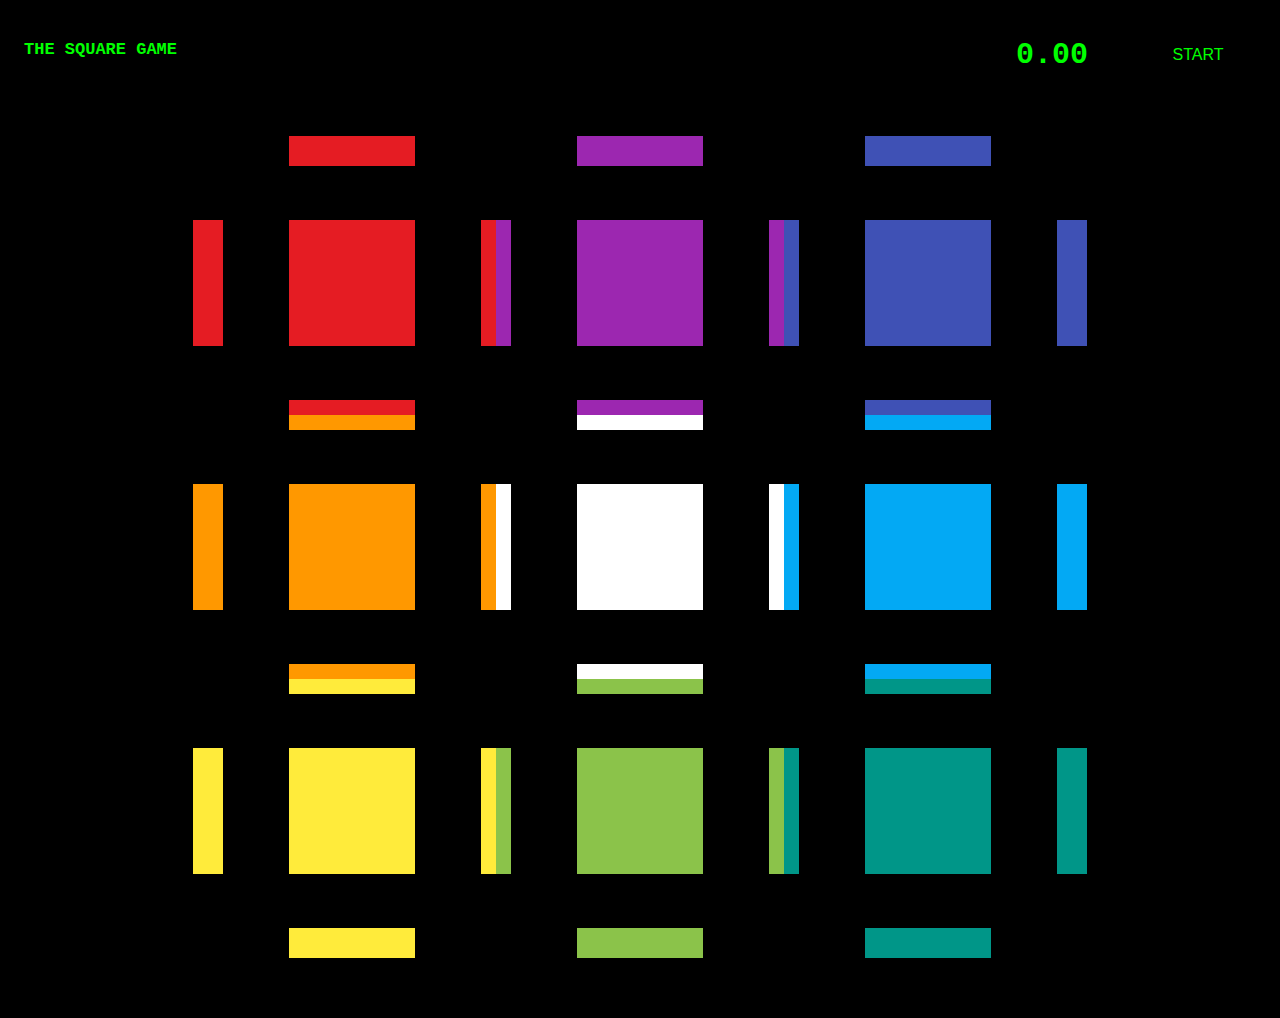
==== index.html @ 3a80ace3 "first commit" ====
{% load static %}
<html lang="en">
<head>

    <title>THE SQUARE GAME</title>

    <!-- CSS -->
    <link rel="stylesheet" href="./squaregame.css"/>

    <!-- Javascript -->
    <script src="./squaregame.js" ></script>

</head>
<body>

    <!-- Header -->
    <div class="navbar">
        <a href="./" width="30%">THE SQUARE GAME</a>
        <div class="topnav-right">
            <table>
                <tr>
                    <th width="50%" height="36px" class="timer" id="countup">0.00</th>
                    <th><button id="shuffle" class="button1" width="50%">START</button></th>
                </tr>
            </table>
        </div>
    </div>
    

    <table width="926px" height="926px" class="center">
        <tr height="34px">
            <th></th>
            <th><img class="rotate_image_270" id="red1" name="red" src="./images/red.png"/></th>
            <th></th>
            <th><img class="rotate_image_90" id="purple" name="purple" src="./images/purple.png"/></th>
            <th></th>
            <th><img class="rotate_image_270" id="darkblue1" name="darkblue" src="./images/darkblue.png"/></th>
            <th></th>
        </tr>
        <tr>
            <th><img class="rotate_image_180" id="red2" name="red" src="./images/red.png"/></th>
            <th><img id="red-sqr" name="red-sqr" src="./images/red-sqr.png"/></th>
            <th><img class="rotate_image_0" id="red-purple" name="red-purple" src="./images/red-purple.png"/></th>
            <th><img id="purple-sqr" name="purple-sqr" src="./images/purple-sqr.png"/></th>
            <th><img class="rotate_image_180" id="purple-darkblue" name="purple-darkblue"  src="./images/purple-darkblue.png"/></th>
            <th><img id="darkblue-sqr" name="darkblue-sqr" src="./images/darkblue-sqr.png"/></th>
            <th><img class="rotate_image_0" id="darkblue2" name="darkblue" src="./images/darkblue.png"/></th>
        </tr>
        <tr>
            <th></th>
            <th><img class="rotate_image_90" id="orange-red" name="orange-red" src="./images/orange-red.png"/></th>
            <th></th>
            <th><img class="rotate_image_270" id="purple-white" name="purple-white" src="./images/purple-white.png"/></th>
            <th></th>
            <th><img class="rotate_image_90" id="darkblue-lightblue" name="darkblue-lightblue" src="./images/darkblue-lightblue.png"/></th>
            <th></th>
        </tr>
        <tr>
            <th><img class="rotate_image_0" id="orange" name="orange" src="./images/orange.png"/></th>
            <th><img id="orange-sqr" name="orange-sqr" src="./images/orange-sqr.png"/></th>
            <th><img class="rotate_image_180" id="orange-white" name="orange-white" src="./images/orange-white.png"/></th>
            <th><img id="white-sqr" name="white-sqr" src="./images/white-sqr.png"/></th>
            <th><img class="rotate_image_0" id="lightblue-white" name="lightblue-white" src="./images/lightblue-white.png"/></th>
            <th><img id="lightblue-sqr" name="lightblue-sqr" src="./images/lightblue-sqr.png"/></th>
            <th><img class="rotate_image_180" id="lightblue" name="lightblue" src="./images/lightblue.png"/></th>
        </tr>
        <tr>
            <th></th>
            <th><img class="rotate_image_270" id="yellow-orange" name="yellow-orange" src="./images/yellow-orange.png"/></th>
            <th></th>
            <th><img class="rotate_image_90" id="lightgreen-white" name="lightgreen-white" src="./images/lightgreen-white.png"/></th>
            <th></th>
            <th><img class="rotate_image_270" id="lightblue-darkgreen" name="lightblue-darkgreen" src="./images/lightblue-darkgreen.png"/></th>
            <th></th>
        </tr>
        <tr>
            <th><img class="rotate_image_180" id="yellow1" name="yellow" src="./images/yellow.png"/></th>
            <th><img id="yellow-sqr" name="yellow-sqr" src="./images/yellow-sqr.png"/></th>
            <th><img class="rotate_image_0" id="lightgreen-yellow" name="lightgreen-yellow" src="./images/lightgreen-yellow.png"/></th>
            <th><img id="lightgreen-sqr" name="lightgreen-sqr" src="./images/lightgreen-sqr.png"/></th>
            <th><img class="rotate_image_180" id="darkgreen-lightgreen" name="darkgreen-lightgreen" src="./images/darkgreen-lightgreen.png"/></th>
            <th><img id="darkgreen-sqr" name="darkgreen-sqr" src="./images/darkgreen-sqr.png"/></th>
            <th><img class="rotate_image_0" id="darkgreen1" name="darkgreen" src="./images/darkgreen.png"/></th>
        </tr>
        <tr>
            <th></th>
            <th><img class="rotate_image_90" id="yellow2" name="yellow" src="./images/yellow.png"/></th>
            <th></th>
            <th><img class="rotate_image_270" id="lightgreen" name="lightgreen" src="./images/lightgreen.png"/></th>
            <th></th>
            <th><img class="rotate_image_90" id="darkgreen2" name="darkgreen" src="./images/darkgreen.png"/></th>
            <th></th>
        </tr>
    </table>

</body>

</html>
---- squaregame.css ----
body {
    background-color: black;
  }
  
h1 {
    color: white;
    text-align: center;
    font-family: 'Courier New', Courier, monospace;
  }

h3 {
    color: lime;
    text-align: center;
    font-family: 'Courier New', Courier, monospace;
    font-size: 30px;
}
  
p {
    font-family: verdana;
    font-size: 20px;
  }

.rotate_image_0 {
  -webkit-transform: rotate(0deg);
    -moz-transform: rotate(0deg);
    -ms-transform: rotate(0deg);
    -o-transform: rotate(0deg);
    transform: rotate(0deg);
}

.rotate_image_90 {
    -webkit-transform: rotate(90deg);
    -moz-transform: rotate(90deg);
    -ms-transform: rotate(90deg);
    -o-transform: rotate(90deg);
    transform: rotate(90deg);
}

.rotate_image_180 {
    -webkit-transform: rotate(180deg);
    -moz-transform: rotate(180deg);
    -ms-transform: rotate(180deg);
    -o-transform: rotate(180deg);
    transform: rotate(180deg);
}

.rotate_image_270 {
    -webkit-transform: rotate(270deg);
    -moz-transform: rotate(270deg);
    -ms-transform: rotate(270deg);
    -o-transform: rotate(270deg);
    transform: rotate(270deg);
}

.navbar {
  background-color: black;
  overflow: hidden;
  border: 2px;
  border-color: lime;
}

.navbar a {
  float: left;
  color: lime;
  text-align: center;
  padding: 14px 16px;
  text-decoration: none;
  font-size: 17px;
  border: 2px;
  border-color: lime;
}


.navbar a:hover {
  background-color: lime;
  color: black;
}

p {
  font-family: 'Courier New', Courier, monospace;
  font-size: 20px;
}

a {
  font-family: 'Courier New', Courier, monospace;
  font-size: 16px;
  font-weight: bold;
}

.button1 {
  background-color: black;
  border: 0cap;
  border-color: lime;
  color: lime;
  padding: 15px 32px;
  text-align: center;
  text-decoration: none;
  display: inline-block;
  font-size: 16px;
  width: 142px;
  height: 52px;
}

.center {
  margin-left: auto;
  margin-right: auto;
}

.topnav-right {
  float: right;
}

.timer {
  color: lime;
  text-align: center;
  font-family: 'Courier New', Courier, monospace;
  font-size: 30px;
}

/*
table {
  width: 926px;
  height: 926px;
}
*/
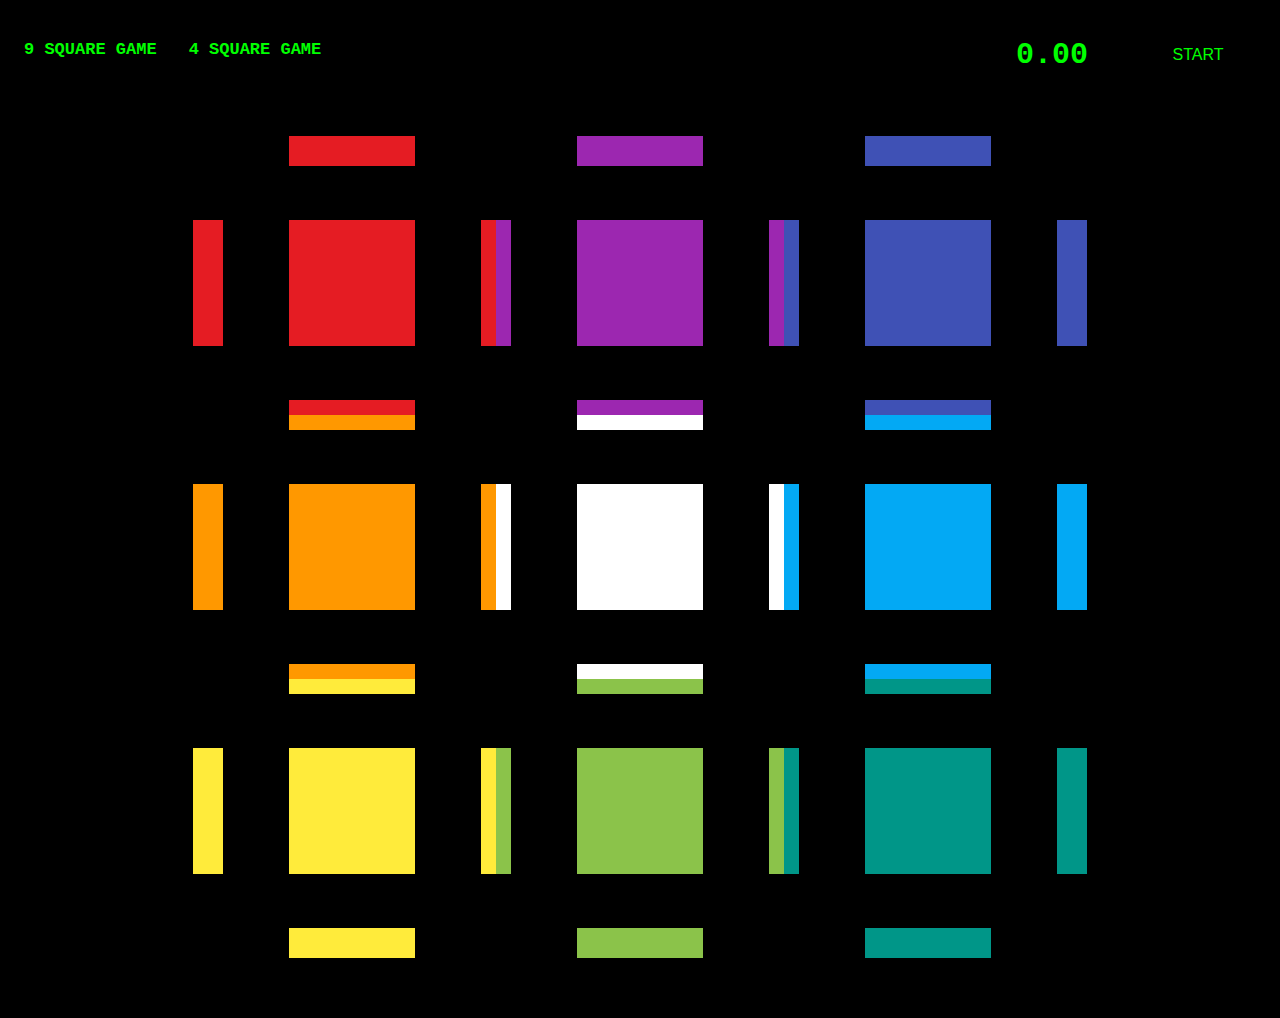
==== commit bba00dd1: "Added 4 squares game" ====
--- a/index.html
+++ b/index.html
@@ -15,7 +15,8 @@
 
     <!-- Header -->
     <div class="navbar">
-        <a href="./" width="30%">THE SQUARE GAME</a>
+        <a href="./" width="30%">9 SQUARE GAME</a>
+        <a href="./foursquaregame.html" width="30%">4 SQUARE GAME</a>
         <div class="topnav-right">
             <table>
                 <tr>
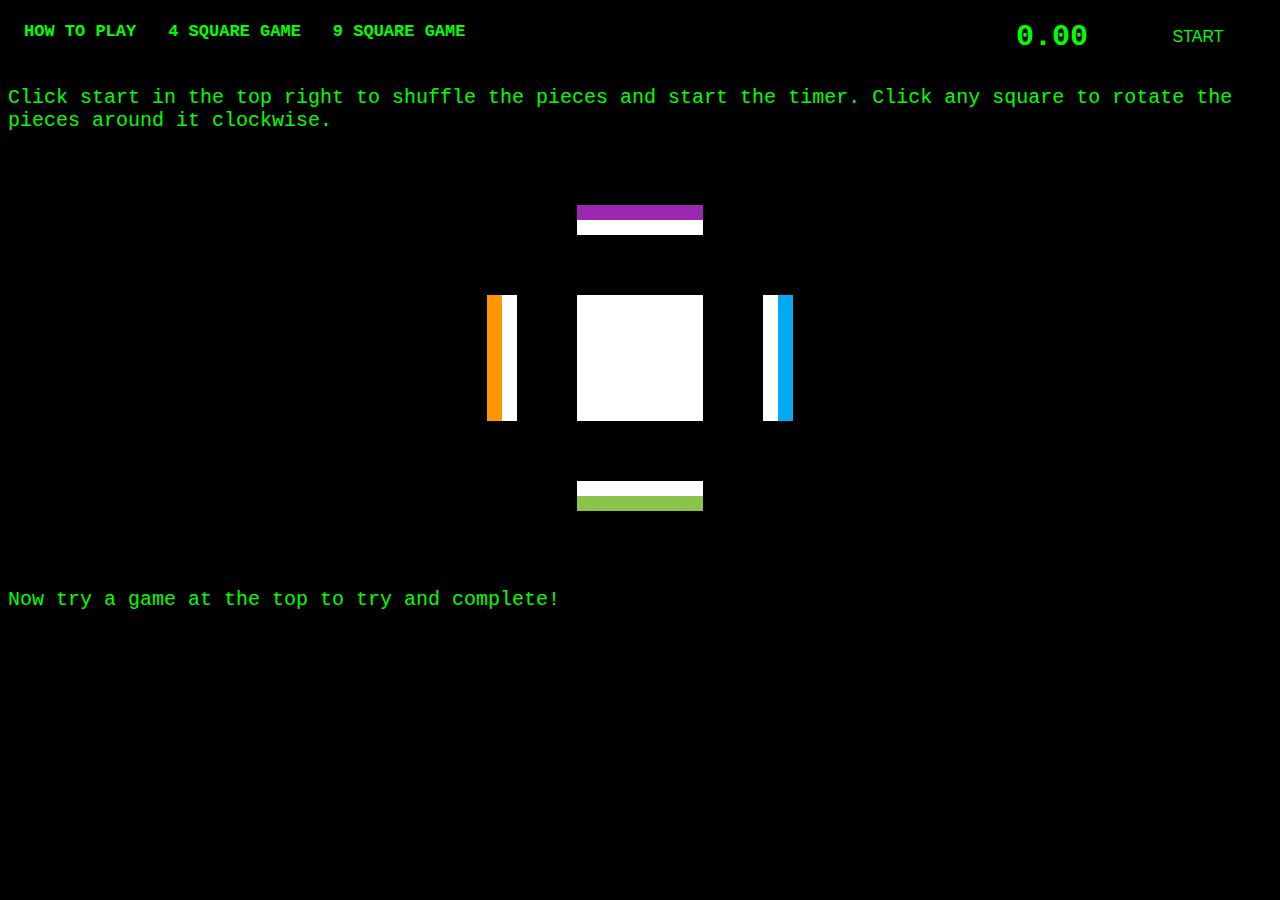
==== commit 971dcec2: "Added index how to play page" ====
--- a/index.html
+++ b/index.html
@@ -1,22 +1,25 @@
-{% load static %}
+<!DOCTYPE html>
 <html lang="en">
 <head>
-
-    <title>THE SQUARE GAME</title>
+    <meta charset="UTF-8">
+    <meta http-equiv="X-UA-Compatible" content="IE=edge">
+    <meta name="viewport" content="width=device-width, initial-scale=1.0">
+    <title>Document</title>
 
     <!-- CSS -->
     <link rel="stylesheet" href="./squaregame.css"/>
 
     <!-- Javascript -->
-    <script src="./squaregame.js" ></script>
+    <script src="./index.js" ></script>
 
 </head>
 <body>
-
+    
     <!-- Header -->
     <div class="navbar">
-        <a href="./" width="30%">9 SQUARE GAME</a>
+        <a href="./" width="30%">HOW TO PLAY</a>
         <a href="./foursquaregame.html" width="30%">4 SQUARE GAME</a>
+        <a href="./ninesquaregame.html" width="30%">9 SQUARE GAME</a>
         <div class="topnav-right">
             <table>
                 <tr>
@@ -27,73 +30,29 @@
         </div>
     </div>
     
+    <p>Click start in the top right to shuffle the pieces and start the timer. Click any square to rotate the pieces around it clockwise.</p>
 
-    <table width="926px" height="926px" class="center">
+    <table class="center">
         <tr height="34px">
             <th></th>
-            <th><img class="rotate_image_270" id="red1" name="red" src="./images/red.png"/></th>
+            <th width="134px", height="134px"><img class="rotate_image_270" id="purple-white" name="purple-white" src="./images/purple-white.png"/></th>
             <th></th>
-            <th><img class="rotate_image_90" id="purple" name="purple" src="./images/purple.png"/></th>
-            <th></th>
-            <th><img class="rotate_image_270" id="darkblue1" name="darkblue" src="./images/darkblue.png"/></th>
-            <th></th>
+
         </tr>
         <tr>
-            <th><img class="rotate_image_180" id="red2" name="red" src="./images/red.png"/></th>
-            <th><img id="red-sqr" name="red-sqr" src="./images/red-sqr.png"/></th>
-            <th><img class="rotate_image_0" id="red-purple" name="red-purple" src="./images/red-purple.png"/></th>
-            <th><img id="purple-sqr" name="purple-sqr" src="./images/purple-sqr.png"/></th>
-            <th><img class="rotate_image_180" id="purple-darkblue" name="purple-darkblue"  src="./images/purple-darkblue.png"/></th>
-            <th><img id="darkblue-sqr" name="darkblue-sqr" src="./images/darkblue-sqr.png"/></th>
-            <th><img class="rotate_image_0" id="darkblue2" name="darkblue" src="./images/darkblue.png"/></th>
+            <th width="134px", height="134px"><img class="rotate_image_180" id="orange-white" name="orange-white" src="./images/orange-white.png"/></th>
+            <th width="134px", height="134px"><img id="white-sqr" name="white-sqr" src="./images/white-sqr.png"/></th>
+            <th width="134px", height="134px"><img class="rotate_image_0" id="lightblue-white" name="lightblue-white" src="./images/lightblue-white.png"/></th>
+
         </tr>
         <tr>
             <th></th>
-            <th><img class="rotate_image_90" id="orange-red" name="orange-red" src="./images/orange-red.png"/></th>
+            <th width="134px", height="134px"><img class="rotate_image_90" id="lightgreen-white" name="lightgreen-white" src="./images/lightgreen-white.png"/></th>
             <th></th>
-            <th><img class="rotate_image_270" id="purple-white" name="purple-white" src="./images/purple-white.png"/></th>
-            <th></th>
-            <th><img class="rotate_image_90" id="darkblue-lightblue" name="darkblue-lightblue" src="./images/darkblue-lightblue.png"/></th>
-            <th></th>
-        </tr>
-        <tr>
-            <th><img class="rotate_image_0" id="orange" name="orange" src="./images/orange.png"/></th>
-            <th><img id="orange-sqr" name="orange-sqr" src="./images/orange-sqr.png"/></th>
-            <th><img class="rotate_image_180" id="orange-white" name="orange-white" src="./images/orange-white.png"/></th>
-            <th><img id="white-sqr" name="white-sqr" src="./images/white-sqr.png"/></th>
-            <th><img class="rotate_image_0" id="lightblue-white" name="lightblue-white" src="./images/lightblue-white.png"/></th>
-            <th><img id="lightblue-sqr" name="lightblue-sqr" src="./images/lightblue-sqr.png"/></th>
-            <th><img class="rotate_image_180" id="lightblue" name="lightblue" src="./images/lightblue.png"/></th>
-        </tr>
-        <tr>
-            <th></th>
-            <th><img class="rotate_image_270" id="yellow-orange" name="yellow-orange" src="./images/yellow-orange.png"/></th>
-            <th></th>
-            <th><img class="rotate_image_90" id="lightgreen-white" name="lightgreen-white" src="./images/lightgreen-white.png"/></th>
-            <th></th>
-            <th><img class="rotate_image_270" id="lightblue-darkgreen" name="lightblue-darkgreen" src="./images/lightblue-darkgreen.png"/></th>
-            <th></th>
-        </tr>
-        <tr>
-            <th><img class="rotate_image_180" id="yellow1" name="yellow" src="./images/yellow.png"/></th>
-            <th><img id="yellow-sqr" name="yellow-sqr" src="./images/yellow-sqr.png"/></th>
-            <th><img class="rotate_image_0" id="lightgreen-yellow" name="lightgreen-yellow" src="./images/lightgreen-yellow.png"/></th>
-            <th><img id="lightgreen-sqr" name="lightgreen-sqr" src="./images/lightgreen-sqr.png"/></th>
-            <th><img class="rotate_image_180" id="darkgreen-lightgreen" name="darkgreen-lightgreen" src="./images/darkgreen-lightgreen.png"/></th>
-            <th><img id="darkgreen-sqr" name="darkgreen-sqr" src="./images/darkgreen-sqr.png"/></th>
-            <th><img class="rotate_image_0" id="darkgreen1" name="darkgreen" src="./images/darkgreen.png"/></th>
-        </tr>
-        <tr>
-            <th></th>
-            <th><img class="rotate_image_90" id="yellow2" name="yellow" src="./images/yellow.png"/></th>
-            <th></th>
-            <th><img class="rotate_image_270" id="lightgreen" name="lightgreen" src="./images/lightgreen.png"/></th>
-            <th></th>
-            <th><img class="rotate_image_90" id="darkgreen2" name="darkgreen" src="./images/darkgreen.png"/></th>
-            <th></th>
+
         </tr>
     </table>
 
+    <p>Now try a game at the top to try and complete!</p>
 </body>
-
 </html>--- a/squaregame.css
+++ b/squaregame.css
@@ -16,6 +16,9 @@
 }
   
 p {
+    color: lime;
+    text-align: left;
+    font-family: 'Courier New', Courier, monospace;
     font-family: verdana;
     font-size: 20px;
   }
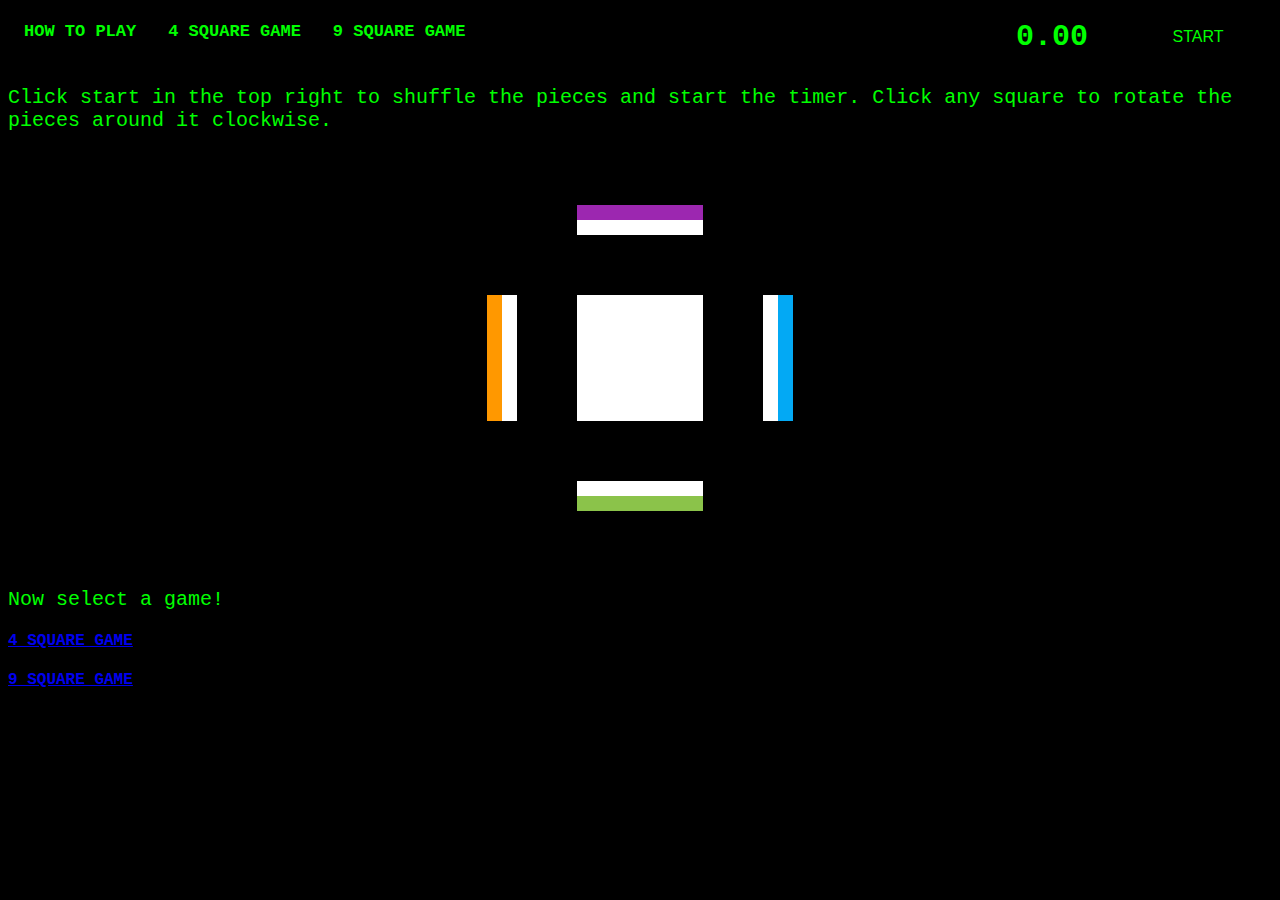
==== commit 7913af28: "index button redirects to game" ====
--- a/index.html
+++ b/index.html
@@ -4,7 +4,7 @@
     <meta charset="UTF-8">
     <meta http-equiv="X-UA-Compatible" content="IE=edge">
     <meta name="viewport" content="width=device-width, initial-scale=1.0">
-    <title>Document</title>
+    <title>SQUARE GAME</title>
 
     <!-- CSS -->
     <link rel="stylesheet" href="./squaregame.css"/>
@@ -53,6 +53,9 @@
         </tr>
     </table>
 
-    <p>Now try a game at the top to try and complete!</p>
+    <p>Now select a game!</p>
+    <a href="./foursquaregame.html" width="30%">4 SQUARE GAME</a>
+    <p></p>
+    <a href="./ninesquaregame.html" width="30%">9 SQUARE GAME</a>
 </body>
 </html>